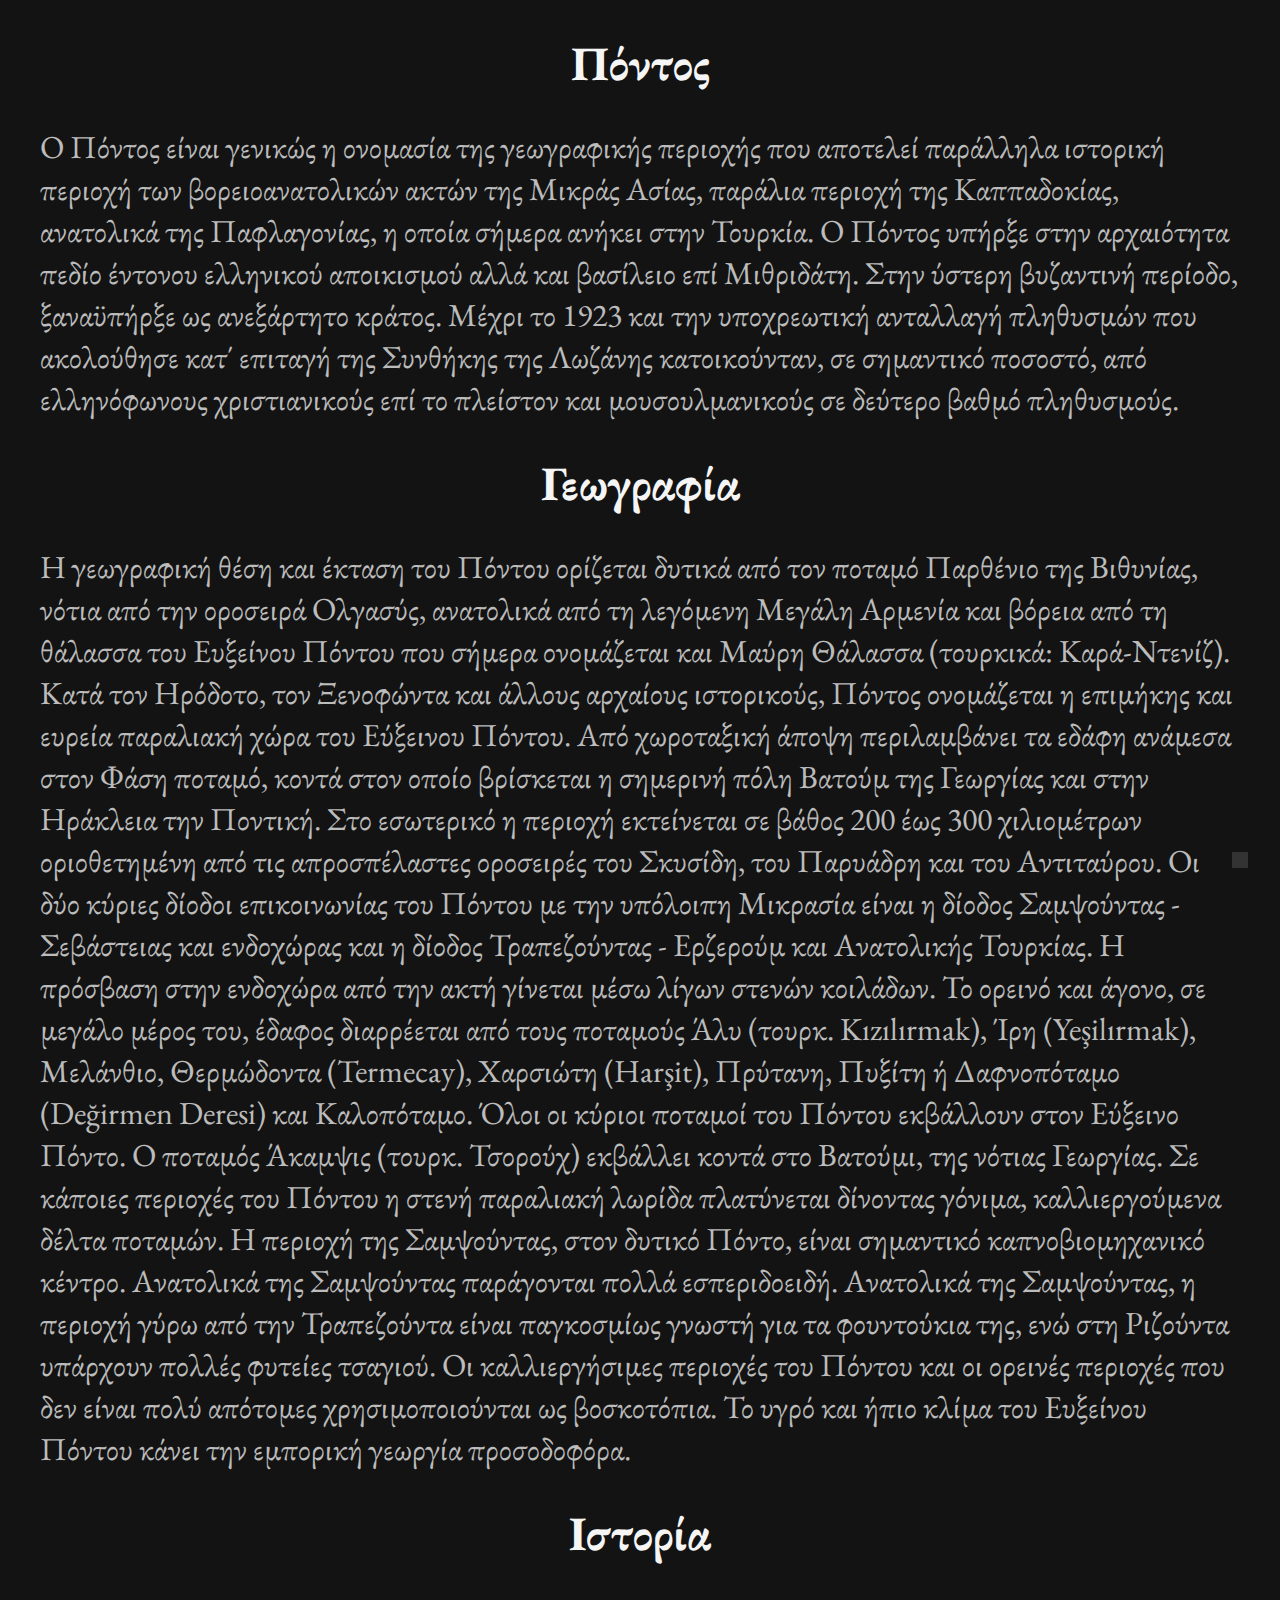
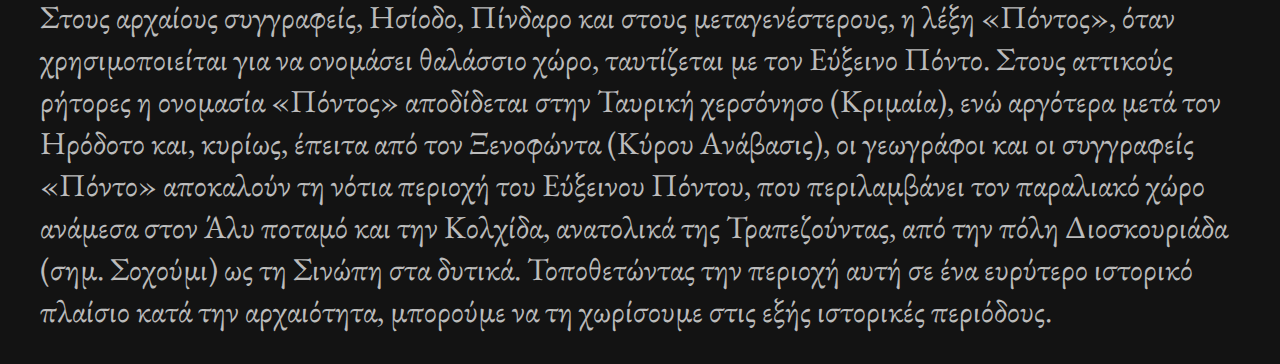
==== pontos.html @ 5d073bca "Add files via upload" ====
<!DOCTYPE html>
<html lang="en">
<head>
    <link type="text/css" rel="stylesheet" href="https://cdnjs.cloudflare.com/ajax/libs/font-awesome/6.4.2/css/all.min.css" integrity="sha512-z3gLpd7yknf1YoNbCzqRKc4qyor8gaKU1qmn+CShxbuBusANI9QpRohGBreCFkKxLhei6S9CQXFEbbKuqLg0DA==" crossorigin="anonymous" referrerpolicy="no-referrer" />
    <link type="text/css rel="preconnect" href="https://fonts.googleapis.com">
<link type="text/css" rel="preconnect" href="https://fonts.gstatic.com" crossorigin>
<link type="text/css" href="https://fonts.googleapis.com/css2?family=EB+Garamond:ital,wght@0,700;0,800;1,400;1,800&display=swap" rel="stylesheet">
    <link type="text/css" rel="preconnect" href="https://fonts.googleapis.com">
<link type="text/css"  rel="preconnect" href="https://fonts.gstatic.com" crossorigin>
<link type="text/css" href="https://fonts.googleapis.com/css2?family=EB+Garamond:ital@1&display=swap" rel="stylesheet"> 
    <meta charset="UTF-8">
    <meta name="viewport" content="width=device-width, initial-scale=1.0">
    <title>Document</title>
    <link rel="stylesheet" type="text/css" href="style.css">
</head>
<body>
    
    <main>
        <h2 id="top" class="header">Πόντος</h2>
        <p class="paragraph">Ο Πόντος είναι γενικώς η ονομασία της γεωγραφικής περιοχής που αποτελεί παράλληλα ιστορική περιοχή των βορειοανατολικών ακτών της Μικράς Ασίας, παράλια περιοχή της Καππαδοκίας, ανατολικά της Παφλαγονίας, η οποία σήμερα ανήκει στην Τουρκία.

            Ο Πόντος υπήρξε στην αρχαιότητα πεδίο έντονου ελληνικού αποικισμού αλλά και βασίλειο επί Μιθριδάτη. Στην ύστερη βυζαντινή περίοδο, ξαναϋπήρξε ως ανεξάρτητο κράτος. Μέχρι το 1923 και την υποχρεωτική ανταλλαγή πληθυσμών που ακολούθησε κατ΄ επιταγή της Συνθήκης της Λωζάνης κατοικούνταν, σε σημαντικό ποσοστό, από ελληνόφωνους χριστιανικούς επί το πλείστον και μουσουλμανικούς σε δεύτερο βαθμό πληθυσμούς. 
        </p>
        <h3 class="header">Γεωγραφία</h3>
        <p class="paragraph">Η γεωγραφική θέση και έκταση του Πόντου ορίζεται δυτικά από τον ποταμό Παρθένιο της Βιθυνίας, νότια από την οροσειρά Ολγασύς, ανατολικά από τη λεγόμενη Μεγάλη Αρμενία και βόρεια από τη θάλασσα του Ευξείνου Πόντου που σήμερα ονομάζεται και Μαύρη Θάλασσα (τουρκικά: Καρά-Ντενίζ). Κατά τον Ηρόδοτο, τον Ξενοφώντα και άλλους αρχαίους ιστορικούς, Πόντος ονομάζεται η επιμήκης και ευρεία παραλιακή χώρα του Εύξεινου Πόντου. Από χωροταξική άποψη περιλαμβάνει τα εδάφη ανάμεσα στον Φάση ποταμό, κοντά στον οποίο βρίσκεται η σημερινή πόλη Βατούμ της Γεωργίας και στην Ηράκλεια την Ποντική. Στο εσωτερικό η περιοχή εκτείνεται σε βάθος 200 έως 300 χιλιομέτρων οριοθετημένη από τις απροσπέλαστες οροσειρές του Σκυσίδη, του Παρυάδρη και του Αντιταύρου. Οι δύο κύριες δίοδοι επικοινωνίας του Πόντου με την υπόλοιπη Μικρασία είναι η δίοδος Σαμψούντας - Σεβάστειας και ενδοχώρας και η δίοδος Τραπεζούντας - Ερζερούμ και Ανατολικής Τουρκίας. Η πρόσβαση στην ενδοχώρα από την ακτή γίνεται μέσω λίγων στενών κοιλάδων. Το ορεινό και άγονο, σε μεγάλο μέρος του, έδαφος διαρρέεται από τους ποταμούς Άλυ (τουρκ. Kızılırmak), Ίρη (Yeşilırmak), Μελάνθιο, Θερμώδοντα (Termecay), Χαρσιώτη (Harşit), Πρύτανη, Πυξίτη ή Δαφνοπόταμο (Değirmen Deresi) και Καλοπόταμο. Όλοι οι κύριοι ποταμοί του Πόντου εκβάλλουν στον Εύξεινο Πόντο. Ο ποταμός Άκαμψις (τουρκ. Τσορούχ) εκβάλλει κοντά στο Βατούμι, της νότιας Γεωργίας.

            Σε κάποιες περιοχές του Πόντου η στενή παραλιακή λωρίδα πλατύνεται δίνοντας γόνιμα, καλλιεργούμενα δέλτα ποταμών. Η περιοχή της Σαμψούντας, στον δυτικό Πόντο, είναι σημαντικό καπνοβιομηχανικό κέντρο. Ανατολικά της Σαμψούντας παράγονται πολλά εσπεριδοειδή. Ανατολικά της Σαμψούντας, η περιοχή γύρω από την Τραπεζούντα είναι παγκοσμίως γνωστή για τα φουντούκια της, ενώ στη Ριζούντα υπάρχουν πολλές φυτείες τσαγιού. Οι καλλιεργήσιμες περιοχές του Πόντου και οι ορεινές περιοχές που δεν είναι πολύ απότομες χρησιμοποιούνται ως βοσκοτόπια. Το υγρό και ήπιο κλίμα του Ευξείνου Πόντου κάνει την εμπορική γεωργία προσοδοφόρα. 
        </p>
        <h3 class="header">Ιστορία</h3>
        <p class="paragraph">Στους αρχαίους συγγραφείς, Ησίοδο, Πίνδαρο και στους μεταγενέστερους, η λέξη «Πόντος», όταν χρησιμοποιείται για να ονομάσει θαλάσσιο χώρο, ταυτίζεται με τον Εύξεινο Πόντο. Στους αττικούς ρήτορες η ονομασία «Πόντος» αποδίδεται στην Ταυρική χερσόνησο (Κριμαία), ενώ αργότερα μετά τον Ηρόδοτο και, κυρίως, έπειτα από τον Ξενοφώντα (Κύρου Ανάβασις), οι γεωγράφοι και οι συγγραφείς «Πόντο» αποκαλούν τη νότια περιοχή του Εύξεινου Πόντου, που περιλαμβάνει τον παραλιακό χώρο ανάμεσα στον Άλυ ποταμό και την Κολχίδα, ανατολικά της Τραπεζούντας, από την πόλη Διοσκουριάδα (σημ. Σοχούμι) ως τη Σινώπη στα δυτικά. Τοποθετώντας την περιοχή αυτή σε ένα ευρύτερο ιστορικό πλαίσιο κατά την αρχαιότητα, μπορούμε να τη χωρίσουμε στις εξής ιστορικές περιόδους. 

        </p>

    </main>
    <footer>
        
        <a href="#top" class="back-to-top">
            <span>
                <i  class="fa-solid fa-arrow-up"></i>
            </span>
        </a>
        
    </footer>
    
</body>
</html>
---- style.css ----
html {
    scroll-behavior: smooth;
}

body{
    background-color:#131313;
}

.header {
    text-align: center;
    margin-top:2rem;
    margin-bottom: 2rem;
    font-size:3rem;
    color:#f5f5f5;
    font-family: 'EB Garamond', serif;
}

.paragraph {
    margin-right: 2rem;
    margin-left:2rem;
    font-size:2rem;
    color:hsla(0, 0%, 100%, 0.719);
    font-family: 'EB Garamond', serif;
}

.back-to-top {
    position: fixed;
    bottom:2rem;
    right:2rem;
    display:inline-flex;
    align-items: center;
    justify-content: center;
    background-color:#333333;
    
    padding:0.5rem;
    text-decoration: none;
    transition:0.2s ease-out;
    
}

.back-to-top span{
    color:#f5f5f5 ;
    font-size:2rem;
    transition: 0.2s ease-out;
}

.back-to-top:hover {
background-color:#333333;
}

.back-to-top:hover span {
    transform: translateY(-4px)
}
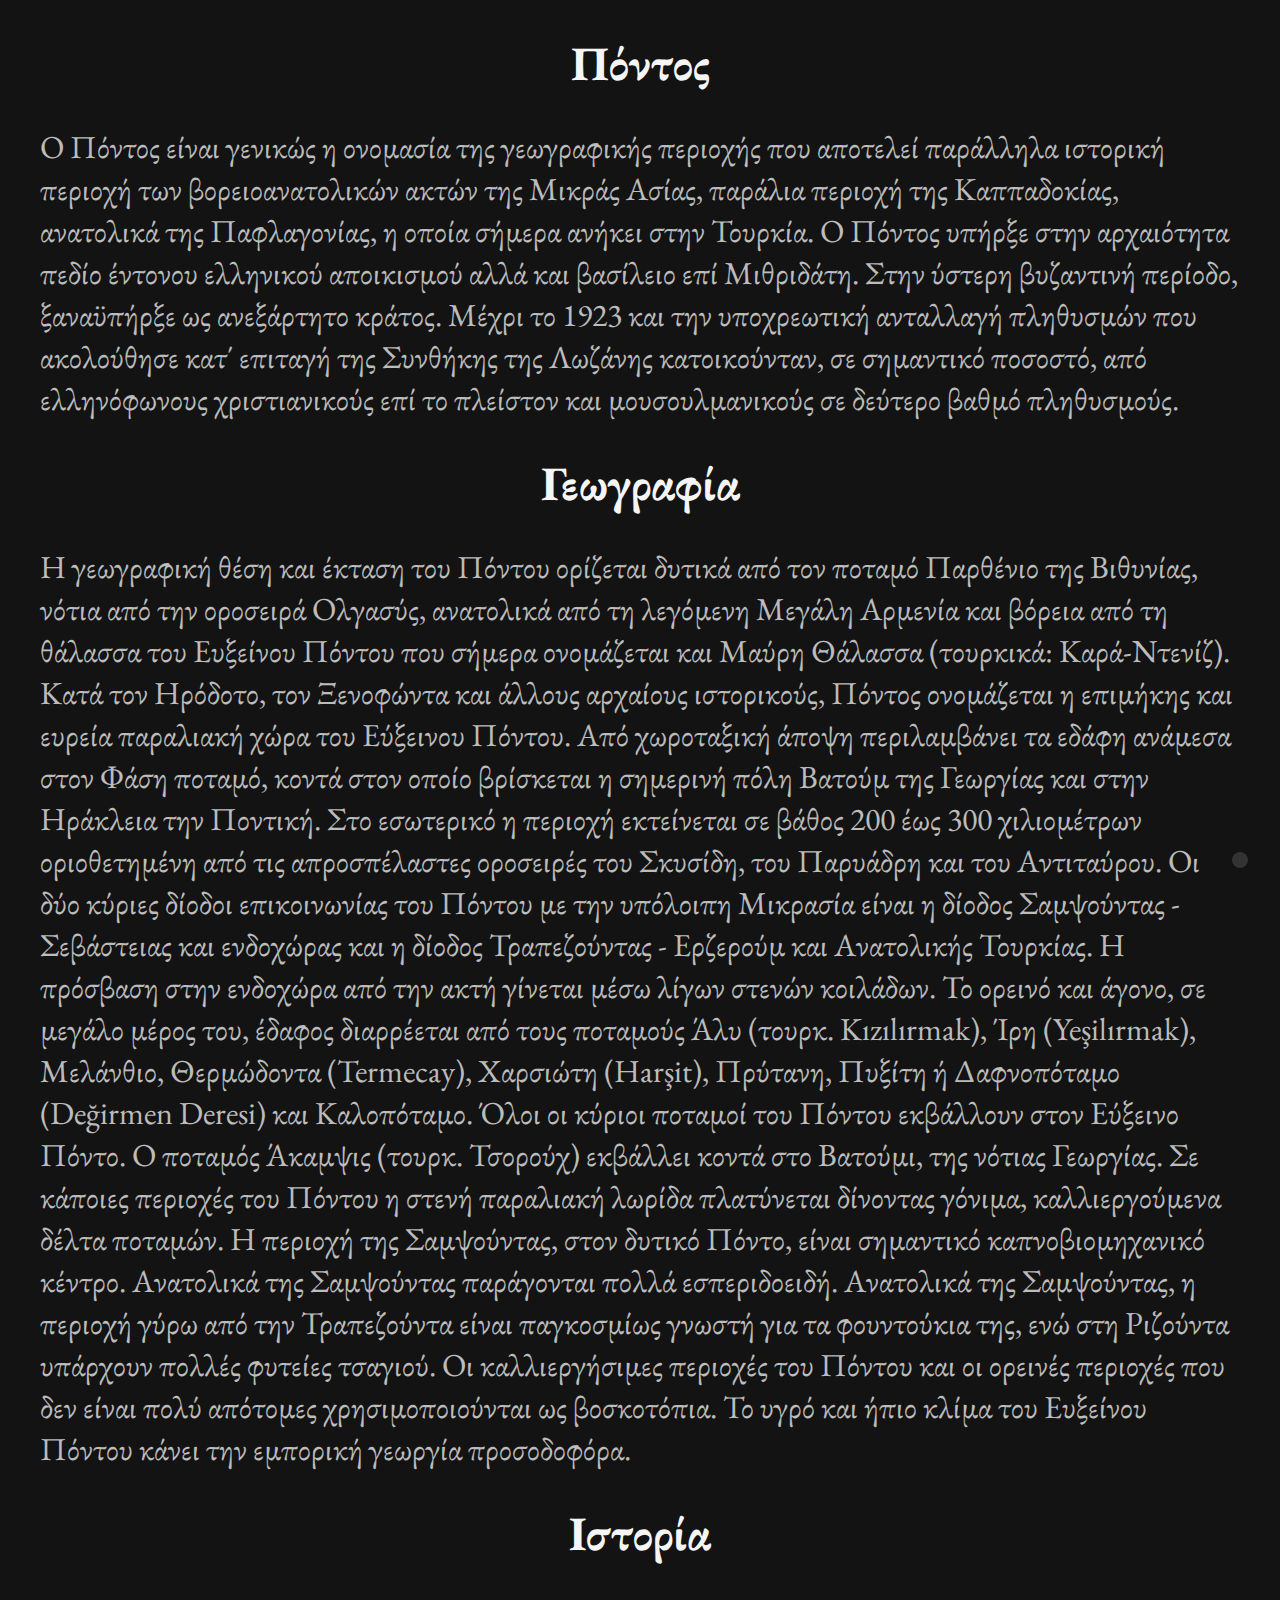
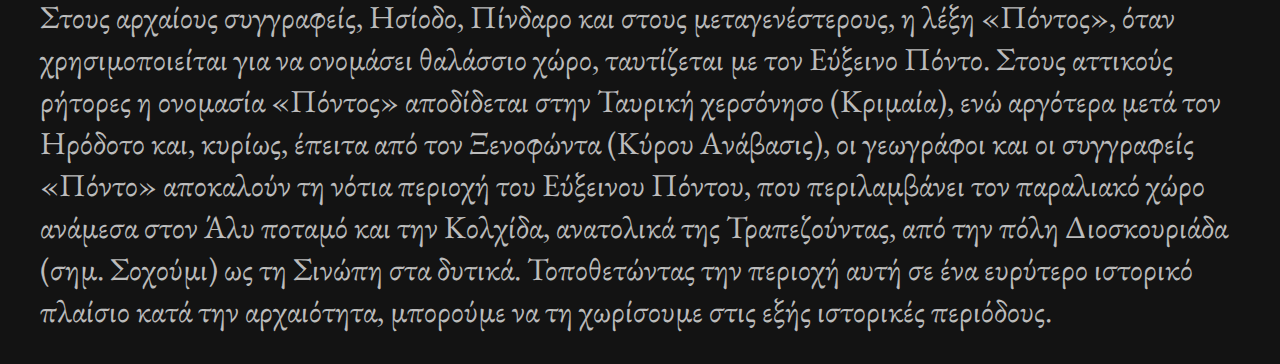
==== commit f15b4c2f: "Update pontos.html" ====
--- a/pontos.html
+++ b/pontos.html
@@ -30,6 +30,11 @@
         <p class="paragraph">Στους αρχαίους συγγραφείς, Ησίοδο, Πίνδαρο και στους μεταγενέστερους, η λέξη «Πόντος», όταν χρησιμοποιείται για να ονομάσει θαλάσσιο χώρο, ταυτίζεται με τον Εύξεινο Πόντο. Στους αττικούς ρήτορες η ονομασία «Πόντος» αποδίδεται στην Ταυρική χερσόνησο (Κριμαία), ενώ αργότερα μετά τον Ηρόδοτο και, κυρίως, έπειτα από τον Ξενοφώντα (Κύρου Ανάβασις), οι γεωγράφοι και οι συγγραφείς «Πόντο» αποκαλούν τη νότια περιοχή του Εύξεινου Πόντου, που περιλαμβάνει τον παραλιακό χώρο ανάμεσα στον Άλυ ποταμό και την Κολχίδα, ανατολικά της Τραπεζούντας, από την πόλη Διοσκουριάδα (σημ. Σοχούμι) ως τη Σινώπη στα δυτικά. Τοποθετώντας την περιοχή αυτή σε ένα ευρύτερο ιστορικό πλαίσιο κατά την αρχαιότητα, μπορούμε να τη χωρίσουμε στις εξής ιστορικές περιόδους. 
 
         </p>
+        <div class="slider">
+
+
+            
+        </div>
 
     </main>
     <footer>
@@ -43,4 +48,4 @@
     </footer>
     
 </body>
-</html>+</html>
--- a/style.css
+++ b/style.css
@@ -32,10 +32,10 @@
     align-items: center;
     justify-content: center;
     background-color:#333333;
-    
     padding:0.5rem;
     text-decoration: none;
     transition:0.2s ease-out;
+    border-radius:2rem;
     
 }
 
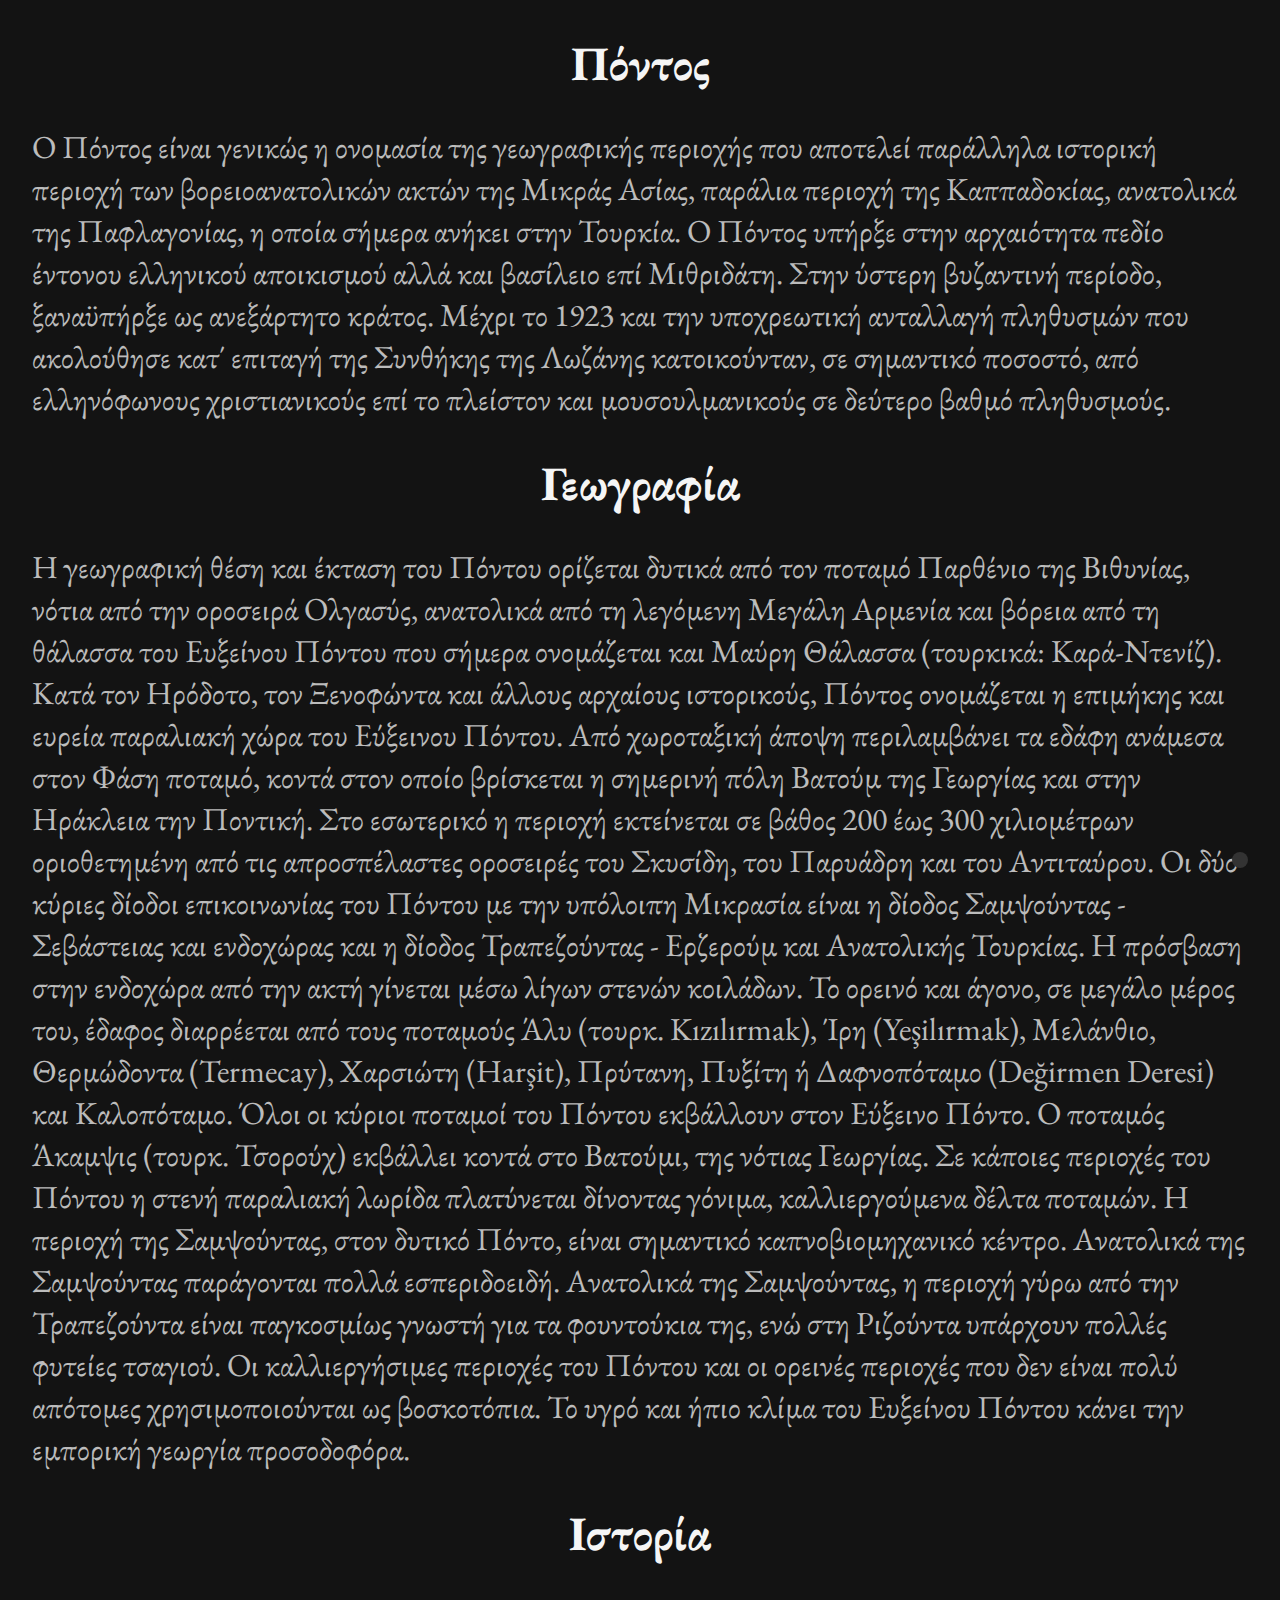
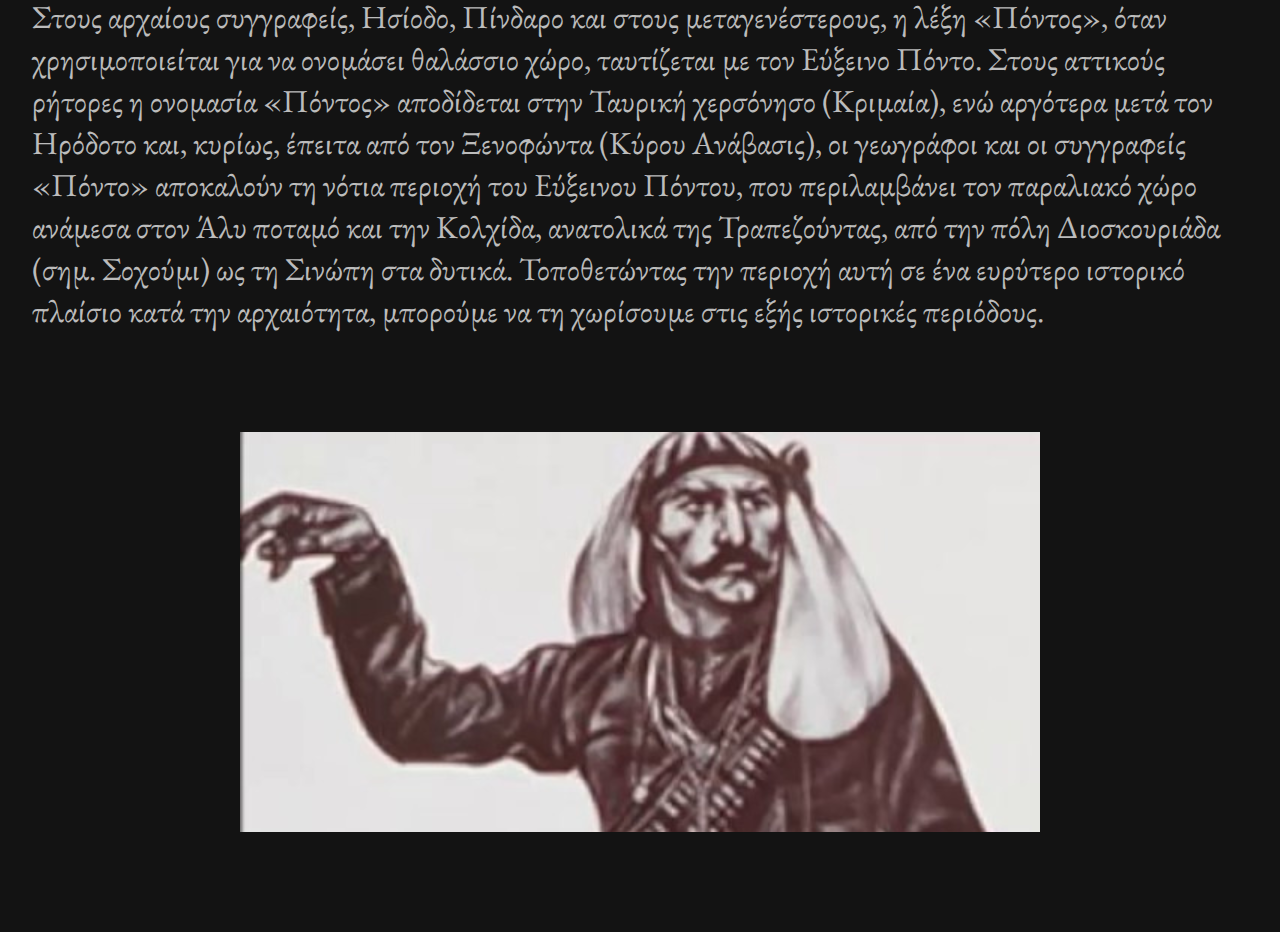
==== commit 78fa3c69: "Update pontos.html" ====
--- a/pontos.html
+++ b/pontos.html
@@ -10,7 +10,7 @@
 <link type="text/css" href="https://fonts.googleapis.com/css2?family=EB+Garamond:ital@1&display=swap" rel="stylesheet"> 
     <meta charset="UTF-8">
     <meta name="viewport" content="width=device-width, initial-scale=1.0">
-    <title>Document</title>
+    <title>Pontos</title>
     <link rel="stylesheet" type="text/css" href="style.css">
 </head>
 <body>
--- a/style.css
+++ b/style.css
@@ -5,6 +5,8 @@
 
 body{
     background-color:#131313;
+    margin:0;
+    padding:0;
 }
 
 .header {
@@ -32,10 +34,10 @@
     align-items: center;
     justify-content: center;
     background-color:#333333;
+    border-radius:2rem;
     padding:0.5rem;
     text-decoration: none;
     transition:0.2s ease-out;
-    border-radius:2rem;
     
 }
 
@@ -53,3 +55,31 @@
     transform: translateY(-4px)
 }
 
+.slider {
+height: 400px;
+width: 800px;
+background: url(pontos1.png);
+margin:100px auto;
+animation:slide 20s infinite;
+}
+
+@keyframes slide {
+25%{
+    background: url(pontos1.png);
+}
+
+
+50%{
+    background: url(pontos2.png);
+}
+
+
+75%{
+    background: url(pontos3.png);
+}
+
+
+100%{
+    background: url(pontos4.png);
+}
+}
